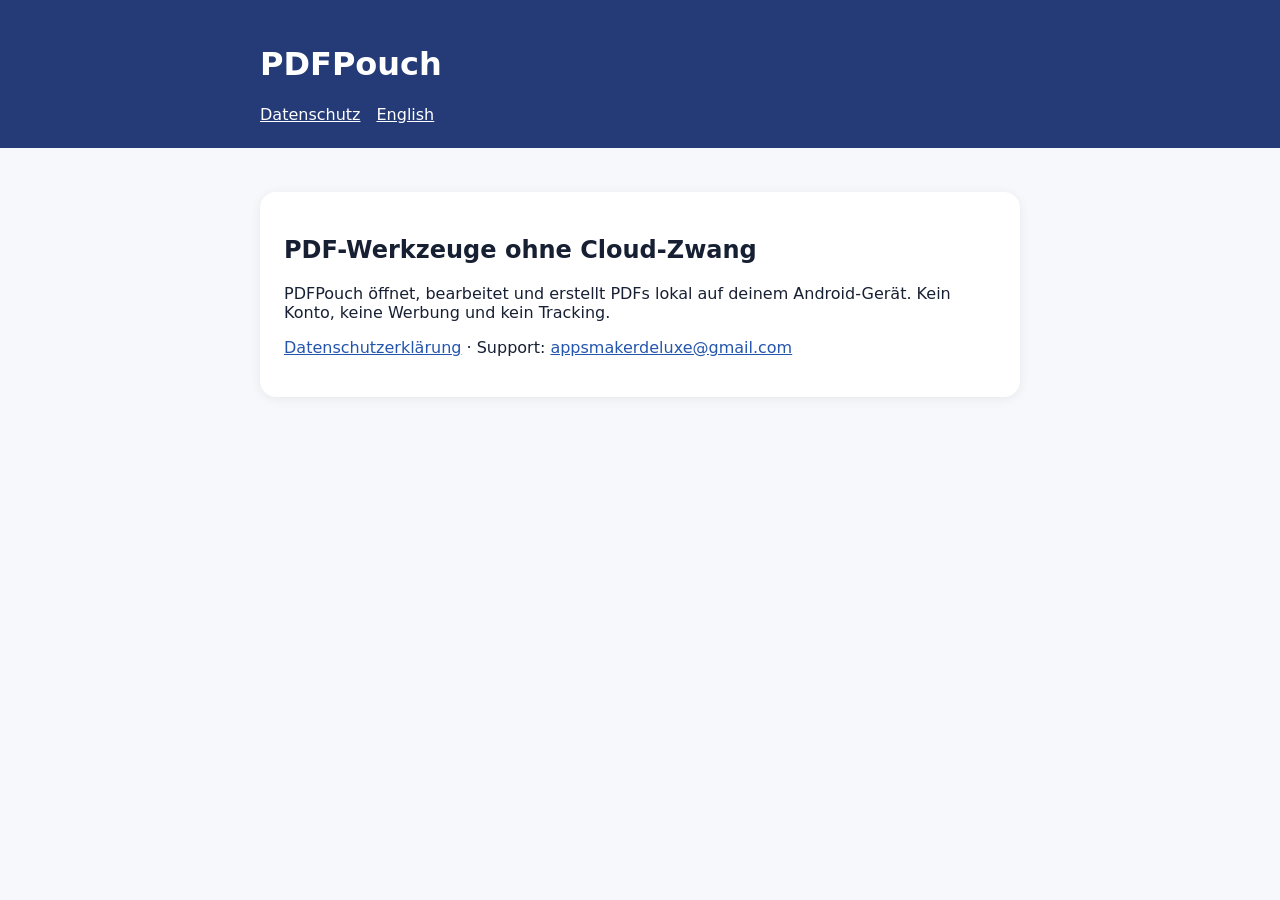
==== index.html @ 7e354220 "docs: publish PDFPouch privacy and support site" ====
<!doctype html><html lang="de"><head><meta charset="utf-8"><meta name="viewport" content="width=device-width,initial-scale=1"><title>PDFPouch – Datenschutz & Support</title><link rel="stylesheet" href="assets/site.css"></head><body><header><div class="wrap"><h1>PDFPouch</h1><nav><a href="privacy/">Datenschutz</a><a href="en/">English</a></nav></div></header><main class="wrap"><section class="card"><h2>PDF-Werkzeuge ohne Cloud-Zwang</h2><p>PDFPouch öffnet, bearbeitet und erstellt PDFs lokal auf deinem Android-Gerät. Kein Konto, keine Werbung und kein Tracking.</p><p><a href="privacy/">Datenschutzerklärung</a> · Support: <a href="mailto:appsmakerdeluxe@gmail.com">appsmakerdeluxe@gmail.com</a></p></section></main></body></html>
---- assets/site.css ----
:root{font-family:system-ui,sans-serif;color:#172033;background:#f7f8fc}body{margin:0}.wrap{max-width:760px;margin:auto;padding:24px}header{background:#243b78;color:white}a{color:#2455ad}.card{background:white;border-radius:16px;padding:24px;margin:20px 0;box-shadow:0 2px 12px #0001}nav a{color:white;margin-right:16px}.tag{color:#596779}
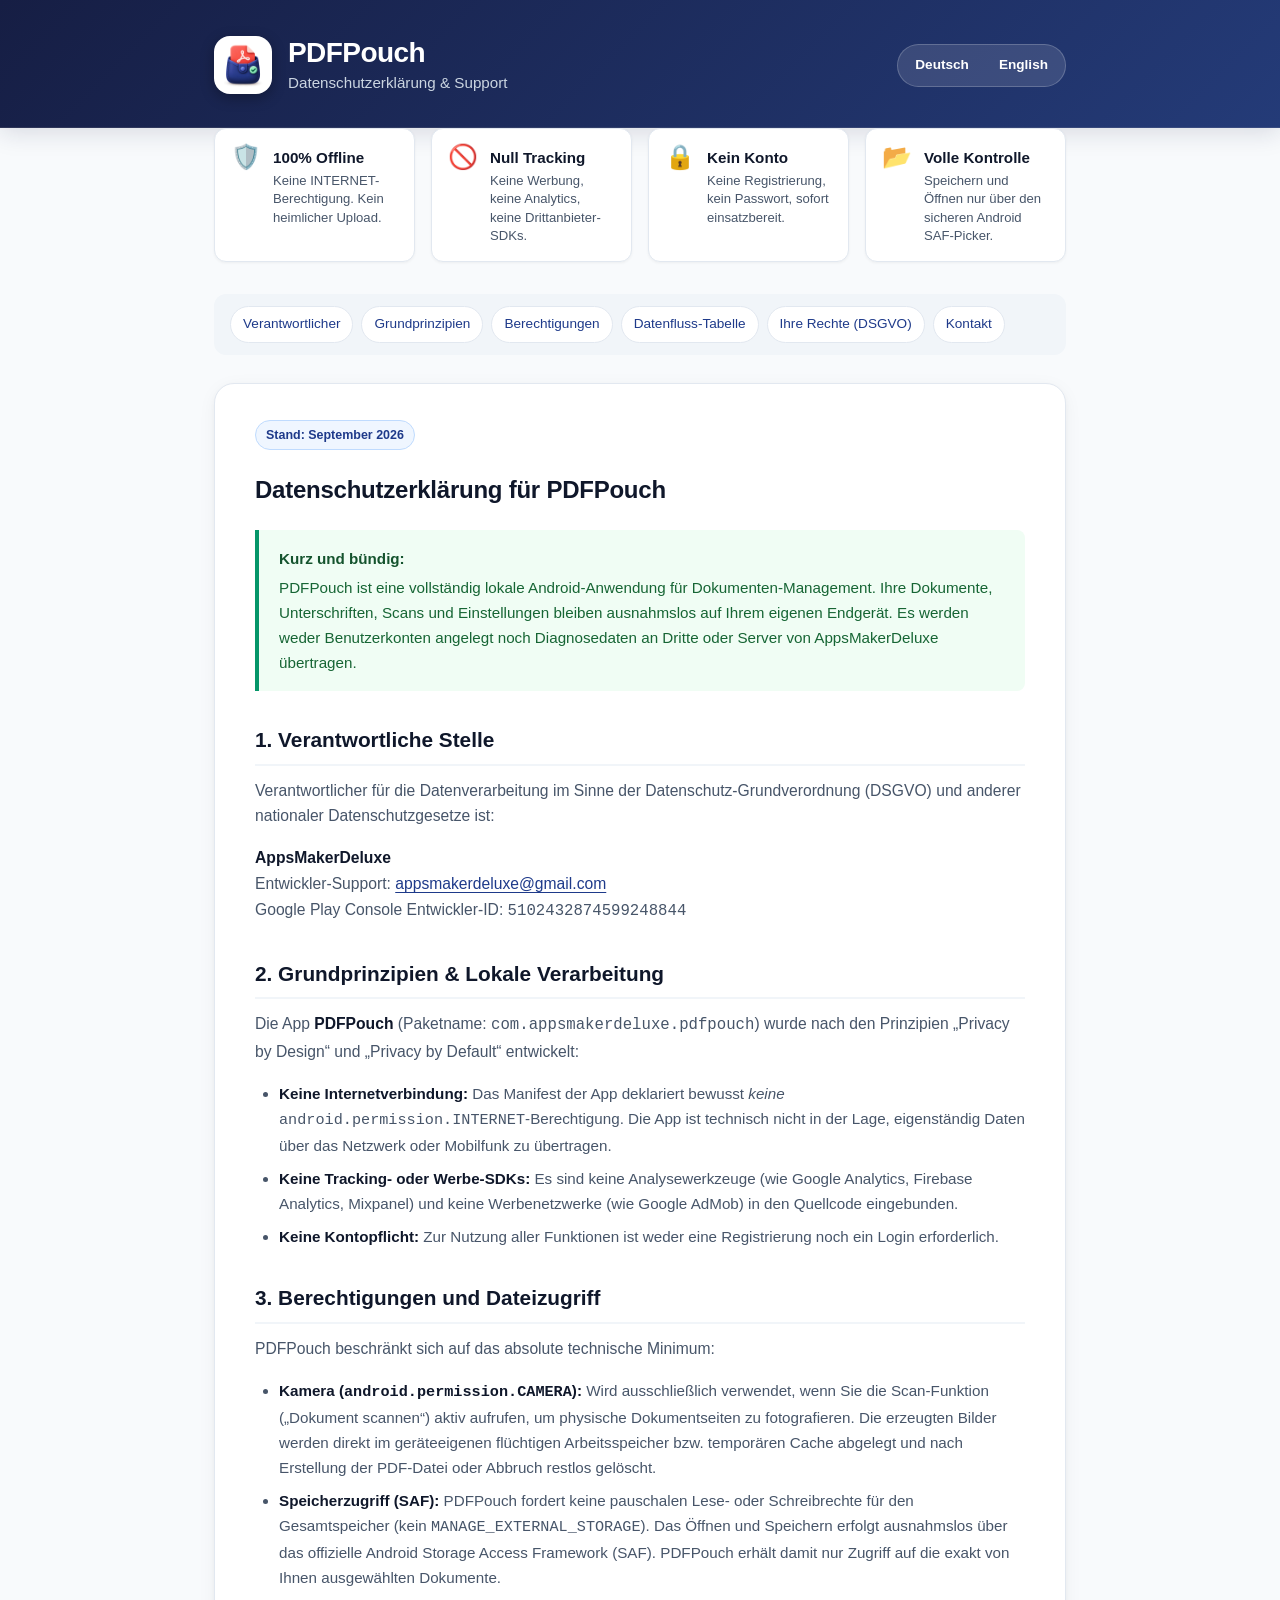
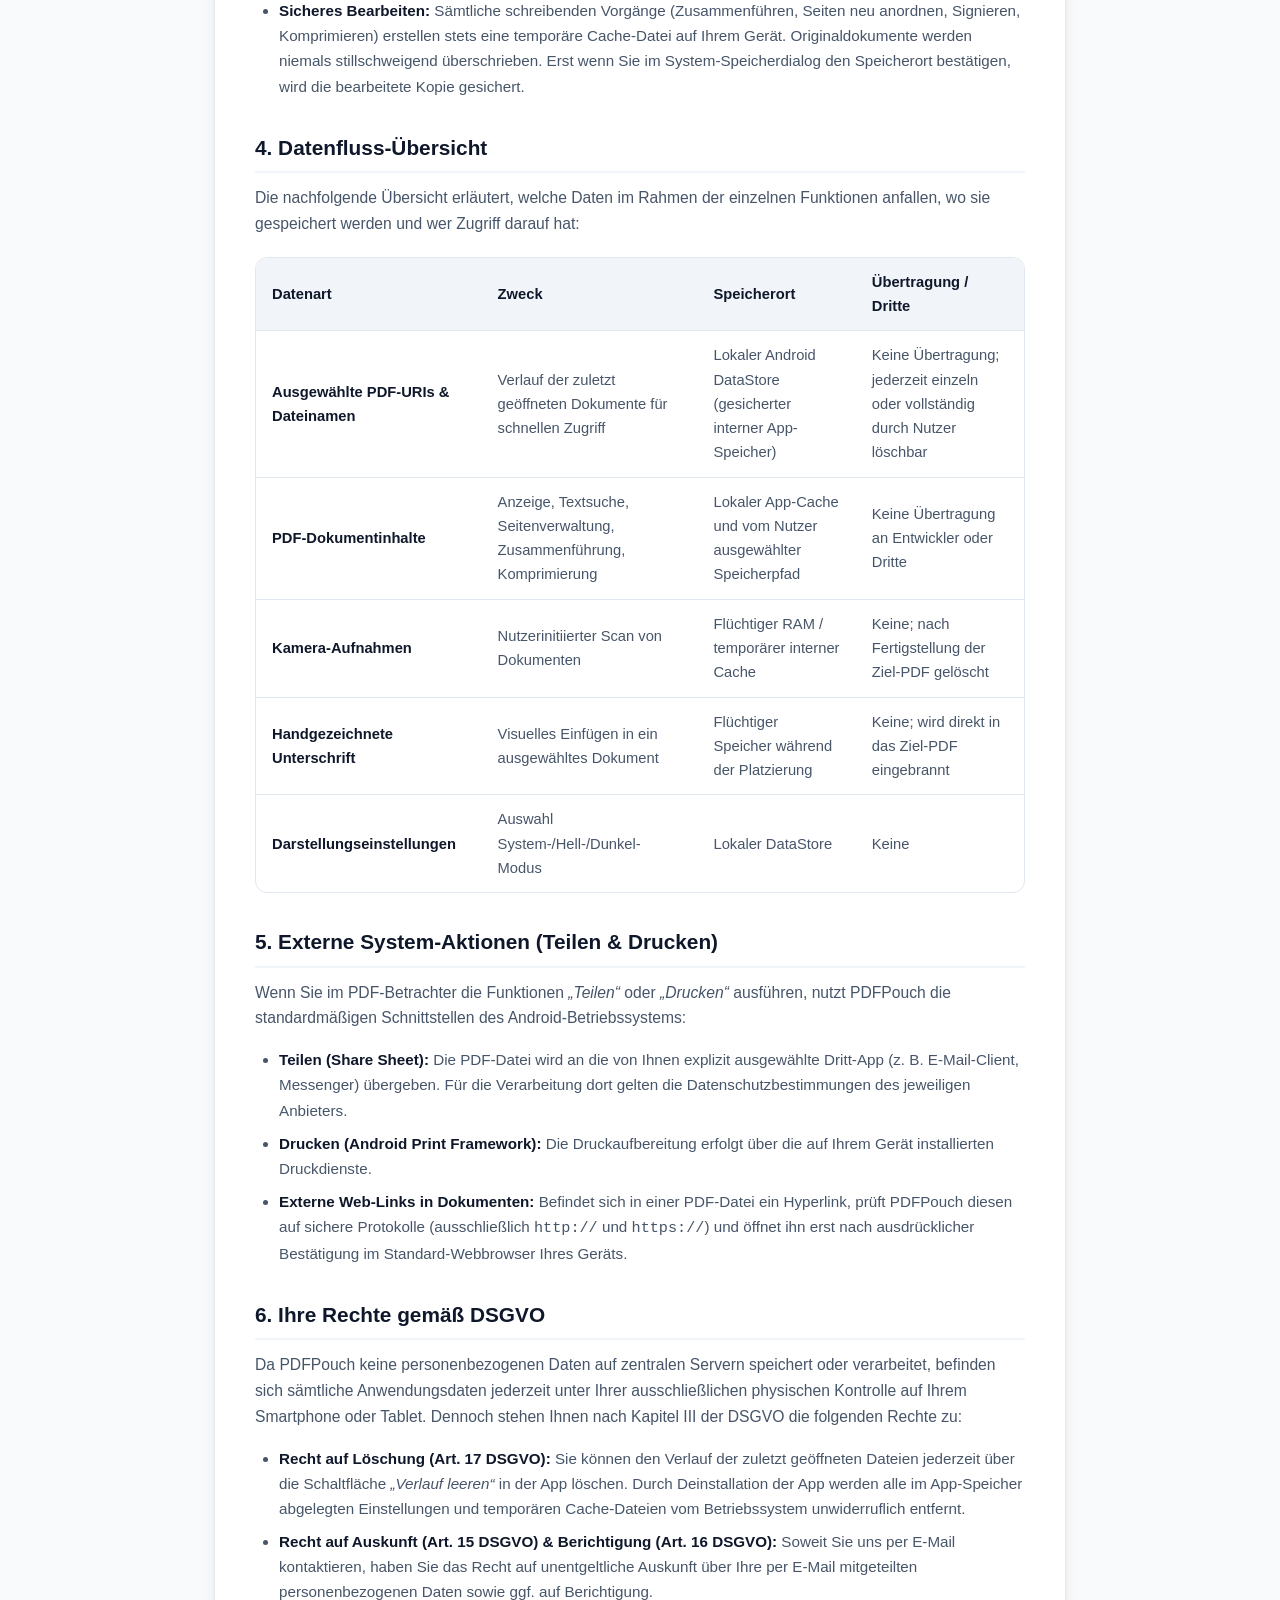
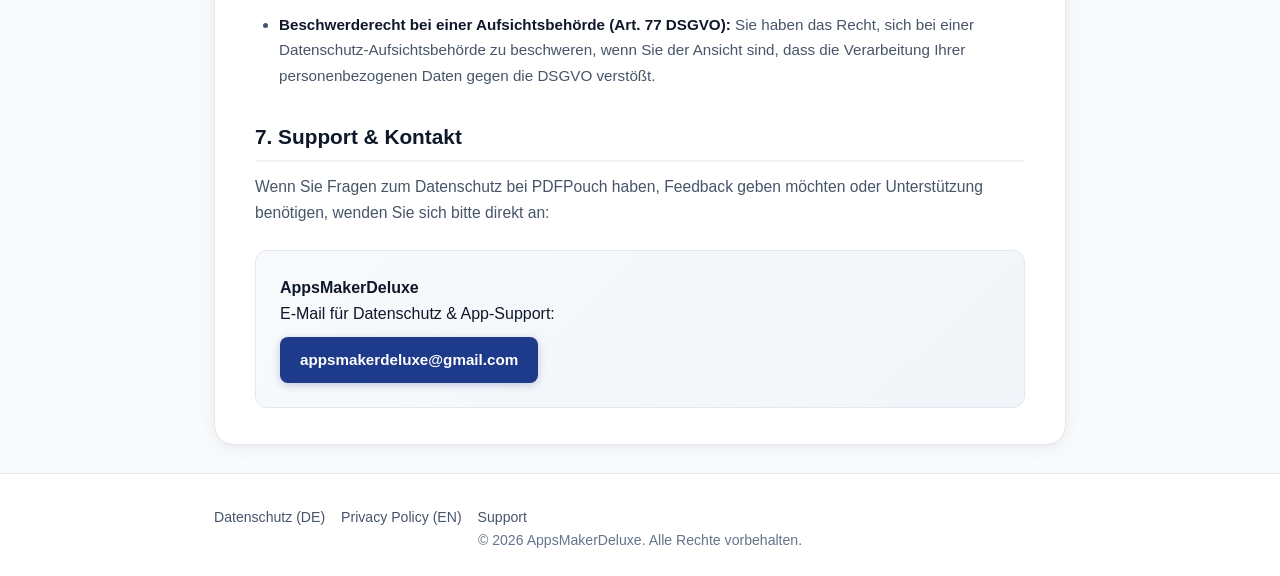
==== commit ca906f34: "feat: complete professional privacy policy overhaul with bilingual support and direct root presentat" ====
--- a/index.html
+++ b/index.html
@@ -1 +1,212 @@
-<!doctype html><html lang="de"><head><meta charset="utf-8"><meta name="viewport" content="width=device-width,initial-scale=1"><title>PDFPouch – Datenschutz & Support</title><link rel="stylesheet" href="assets/site.css"></head><body><header><div class="wrap"><h1>PDFPouch</h1><nav><a href="privacy/">Datenschutz</a><a href="en/">English</a></nav></div></header><main class="wrap"><section class="card"><h2>PDF-Werkzeuge ohne Cloud-Zwang</h2><p>PDFPouch öffnet, bearbeitet und erstellt PDFs lokal auf deinem Android-Gerät. Kein Konto, keine Werbung und kein Tracking.</p><p><a href="privacy/">Datenschutzerklärung</a> · Support: <a href="mailto:appsmakerdeluxe@gmail.com">appsmakerdeluxe@gmail.com</a></p></section></main></body></html>
+﻿<!doctype html>
+<html lang=de>
+<head>
+  <meta charset=utf-8>
+  <meta name=viewport content=width=device-width, initial-scale=1>
+  <title>PDFPouch – Datenschutzerklärung & Support</title>
+  <meta name=description content=Offizielle Datenschutzerklärung und Support-Informationen für die Android-App PDFPouch von AppsMakerDeluxe. 100% lokal, offline, werbefrei.>
+  <link rel=stylesheet href=assets/site.css>
+  <link rel=icon type=image/png href=assets/icon-512.png>
+</head>
+<body>
+
+<header>
+  <div class=wrap>
+    <div class=header-inner>
+      <div class=brand-wrap>
+        <img src=assets/icon-512.png alt=PDFPouch Icon class=brand-icon>
+        <div>
+          <div class=brand-title>PDFPouch</div>
+          <div class=brand-subtitle>Datenschutzerklärung &amp; Support</div>
+        </div>
+      </div>
+      <nav class=lang-switcher aria-label=Sprachauswahl>
+        <a href=index.html class=lang-btn active>Deutsch</a>
+        <a href=en/index.html class=lang-btn>English</a>
+      </nav>
+    </div>
+  </div>
+</header>
+
+<main class=wrap>
+
+  <!-- Trust Badges -->
+  <section class=trust-grid aria-label=Kernmerkmale zum Datenschutz>
+    <div class=trust-badge>
+      <div class=trust-icon>🛡️</div>
+      <div>
+        <div class=trust-title>100% Offline</div>
+        <div class=trust-desc>Keine INTERNET-Berechtigung. Kein heimlicher Upload.</div>
+      </div>
+    </div>
+    <div class=trust-badge>
+      <div class=trust-icon>🚫</div>
+      <div>
+        <div class=trust-title>Null Tracking</div>
+        <div class=trust-desc>Keine Werbung, keine Analytics, keine Drittanbieter-SDKs.</div>
+      </div>
+    </div>
+    <div class=trust-badge>
+      <div class=trust-icon>🔒</div>
+      <div>
+        <div class=trust-title>Kein Konto</div>
+        <div class=trust-desc>Keine Registrierung, kein Passwort, sofort einsatzbereit.</div>
+      </div>
+    </div>
+    <div class=trust-badge>
+      <div class=trust-icon>📂</div>
+      <div>
+        <div class=trust-title>Volle Kontrolle</div>
+        <div class=trust-desc>Speichern und Öffnen nur über den sicheren Android SAF-Picker.</div>
+      </div>
+    </div>
+  </section>
+
+  <!-- Quick Nav -->
+  <nav class=nav-pills aria-label=Abschnittsnavigation>
+    <a href=#verantwortlicher class=nav-pill>Verantwortlicher</a>
+    <a href=#grundprinzipien class=nav-pill>Grundprinzipien</a>
+    <a href=#berechtigungen class=nav-pill>Berechtigungen</a>
+    <a href=#datenfluss class=nav-pill>Datenfluss-Tabelle</a>
+    <a href=#dsgvo class=nav-pill>Ihre Rechte (DSGVO)</a>
+    <a href=#kontakt class=nav-pill>Kontakt</a>
+  </nav>
+
+  <!-- Main Privacy Policy Card -->
+  <article class=card>
+    <span class=tag-badge>Stand: September 2026</span>
+    <h1 class=card-title>Datenschutzerklärung für PDFPouch</h1>
+
+    <div class=info-box>
+      <div class=info-box-title>Kurz und bündig:</div>
+      PDFPouch ist eine vollständig lokale Android-Anwendung für Dokumenten-Management. Ihre Dokumente, Unterschriften, Scans und Einstellungen bleiben ausnahmslos auf Ihrem eigenen Endgerät. Es werden weder Benutzerkonten angelegt noch Diagnosedaten an Dritte oder Server von AppsMakerDeluxe übertragen.
+    </div>
+
+    <section id=verantwortlicher>
+      <h2>1. Verantwortliche Stelle</h2>
+      <p>Verantwortlicher für die Datenverarbeitung im Sinne der Datenschutz-Grundverordnung (DSGVO) und anderer nationaler Datenschutzgesetze ist:</p>
+      <p>
+        <strong>AppsMakerDeluxe</strong><br>
+        Entwickler-Support: <a href=mailto:appsmakerdeluxe@gmail.com>appsmakerdeluxe@gmail.com</a><br>
+        Google Play Console Entwickler-ID: <code>5102432874599248844</code>
+      </p>
+    </section>
+
+    <section id=grundprinzipien>
+      <h2>2. Grundprinzipien &amp; Lokale Verarbeitung</h2>
+      <p>Die App <strong>PDFPouch</strong> (Paketname: <code>com.appsmakerdeluxe.pdfpouch</code>) wurde nach den Prinzipien „Privacy by Design“ und „Privacy by Default“ entwickelt:</p>
+      <ul>
+        <li><strong>Keine Internetverbindung:</strong> Das Manifest der App deklariert bewusst <em>keine</em> <code>android.permission.INTERNET</code>-Berechtigung. Die App ist technisch nicht in der Lage, eigenständig Daten über das Netzwerk oder Mobilfunk zu übertragen.</li>
+        <li><strong>Keine Tracking- oder Werbe-SDKs:</strong> Es sind keine Analysewerkzeuge (wie Google Analytics, Firebase Analytics, Mixpanel) und keine Werbenetzwerke (wie Google AdMob) in den Quellcode eingebunden.</li>
+        <li><strong>Keine Kontopflicht:</strong> Zur Nutzung aller Funktionen ist weder eine Registrierung noch ein Login erforderlich.</li>
+      </ul>
+    </section>
+
+    <section id=berechtigungen>
+      <h2>3. Berechtigungen und Dateizugriff</h2>
+      <p>PDFPouch beschränkt sich auf das absolute technische Minimum:</p>
+      <ul>
+        <li><strong>Kamera (<code>android.permission.CAMERA</code>):</strong> Wird ausschließlich verwendet, wenn Sie die Scan-Funktion („Dokument scannen“) aktiv aufrufen, um physische Dokumentseiten zu fotografieren. Die erzeugten Bilder werden direkt im geräteeigenen flüchtigen Arbeitsspeicher bzw. temporären Cache abgelegt und nach Erstellung der PDF-Datei oder Abbruch restlos gelöscht.</li>
+        <li><strong>Speicherzugriff (SAF):</strong> PDFPouch fordert keine pauschalen Lese- oder Schreibrechte für den Gesamtspeicher (kein <code>MANAGE_EXTERNAL_STORAGE</code>). Das Öffnen und Speichern erfolgt ausnahmslos über das offizielle Android Storage Access Framework (SAF). PDFPouch erhält damit nur Zugriff auf die exakt von Ihnen ausgewählten Dokumente.</li>
+        <li><strong>Sicheres Bearbeiten:</strong> Sämtliche schreibenden Vorgänge (Zusammenführen, Seiten neu anordnen, Signieren, Komprimieren) erstellen stets eine temporäre Cache-Datei auf Ihrem Gerät. Originaldokumente werden niemals stillschweigend überschrieben. Erst wenn Sie im System-Speicherdialog den Speicherort bestätigen, wird die bearbeitete Kopie gesichert.</li>
+      </ul>
+    </section>
+
+    <section id=datenfluss>
+      <h2>4. Datenfluss-Übersicht</h2>
+      <p>Die nachfolgende Übersicht erläutert, welche Daten im Rahmen der einzelnen Funktionen anfallen, wo sie gespeichert werden und wer Zugriff darauf hat:</p>
+
+      <div class=table-wrap>
+        <table>
+          <thead>
+            <tr>
+              <th>Datenart</th>
+              <th>Zweck</th>
+              <th>Speicherort</th>
+              <th>Übertragung / Dritte</th>
+            </tr>
+          </thead>
+          <tbody>
+            <tr>
+              <td><strong>Ausgewählte PDF-URIs &amp; Dateinamen</strong></td>
+              <td>Verlauf der zuletzt geöffneten Dokumente für schnellen Zugriff</td>
+              <td>Lokaler Android DataStore (gesicherter interner App-Speicher)</td>
+              <td>Keine Übertragung; jederzeit einzeln oder vollständig durch Nutzer löschbar</td>
+            </tr>
+            <tr>
+              <td><strong>PDF-Dokumentinhalte</strong></td>
+              <td>Anzeige, Textsuche, Seitenverwaltung, Zusammenführung, Komprimierung</td>
+              <td>Lokaler App-Cache und vom Nutzer ausgewählter Speicherpfad</td>
+              <td>Keine Übertragung an Entwickler oder Dritte</td>
+            </tr>
+            <tr>
+              <td><strong>Kamera-Aufnahmen</strong></td>
+              <td>Nutzerinitiierter Scan von Dokumenten</td>
+              <td>Flüchtiger RAM / temporärer interner Cache</td>
+              <td>Keine; nach Fertigstellung der Ziel-PDF gelöscht</td>
+            </tr>
+            <tr>
+              <td><strong>Handgezeichnete Unterschrift</strong></td>
+              <td>Visuelles Einfügen in ein ausgewähltes Dokument</td>
+              <td>Flüchtiger Speicher während der Platzierung</td>
+              <td>Keine; wird direkt in das Ziel-PDF eingebrannt</td>
+            </tr>
+            <tr>
+              <td><strong>Darstellungseinstellungen</strong></td>
+              <td>Auswahl System-/Hell-/Dunkel-Modus</td>
+              <td>Lokaler DataStore</td>
+              <td>Keine</td>
+            </tr>
+          </tbody>
+        </table>
+      </div>
+    </section>
+
+    <section id=externe-funktionen>
+      <h2>5. Externe System-Aktionen (Teilen &amp; Drucken)</h2>
+      <p>
+        Wenn Sie im PDF-Betrachter die Funktionen <em>„Teilen“</em> oder <em>„Drucken“</em> ausführen, nutzt PDFPouch die standardmäßigen Schnittstellen des Android-Betriebssystems:
+      </p>
+      <ul>
+        <li><strong>Teilen (Share Sheet):</strong> Die PDF-Datei wird an die von Ihnen explizit ausgewählte Dritt-App (z. B. E-Mail-Client, Messenger) übergeben. Für die Verarbeitung dort gelten die Datenschutzbestimmungen des jeweiligen Anbieters.</li>
+        <li><strong>Drucken (Android Print Framework):</strong> Die Druckaufbereitung erfolgt über die auf Ihrem Gerät installierten Druckdienste.</li>
+        <li><strong>Externe Web-Links in Dokumenten:</strong> Befindet sich in einer PDF-Datei ein Hyperlink, prüft PDFPouch diesen auf sichere Protokolle (ausschließlich <code>http://</code> und <code>https://</code>) und öffnet ihn erst nach ausdrücklicher Bestätigung im Standard-Webbrowser Ihres Geräts.</li>
+      </ul>
+    </section>
+
+    <section id=dsgvo>
+      <h2>6. Ihre Rechte gemäß DSGVO</h2>
+      <p>Da PDFPouch keine personenbezogenen Daten auf zentralen Servern speichert oder verarbeitet, befinden sich sämtliche Anwendungsdaten jederzeit unter Ihrer ausschließlichen physischen Kontrolle auf Ihrem Smartphone oder Tablet. Dennoch stehen Ihnen nach Kapitel III der DSGVO die folgenden Rechte zu:</p>
+      <ul>
+        <li><strong>Recht auf Löschung (Art. 17 DSGVO):</strong> Sie können den Verlauf der zuletzt geöffneten Dateien jederzeit über die Schaltfläche <em>„Verlauf leeren“</em> in der App löschen. Durch Deinstallation der App werden alle im App-Speicher abgelegten Einstellungen und temporären Cache-Dateien vom Betriebssystem unwiderruflich entfernt.</li>
+        <li><strong>Recht auf Auskunft (Art. 15 DSGVO) &amp; Berichtigung (Art. 16 DSGVO):</strong> Soweit Sie uns per E-Mail kontaktieren, haben Sie das Recht auf unentgeltliche Auskunft über Ihre per E-Mail mitgeteilten personenbezogenen Daten sowie ggf. auf Berichtigung.</li>
+        <li><strong>Beschwerderecht bei einer Aufsichtsbehörde (Art. 77 DSGVO):</strong> Sie haben das Recht, sich bei einer Datenschutz-Aufsichtsbehörde zu beschweren, wenn Sie der Ansicht sind, dass die Verarbeitung Ihrer personenbezogenen Daten gegen die DSGVO verstößt.</li>
+      </ul>
+    </section>
+
+    <section id=kontakt>
+      <h2>7. Support &amp; Kontakt</h2>
+      <p>Wenn Sie Fragen zum Datenschutz bei PDFPouch haben, Feedback geben möchten oder Unterstützung benötigen, wenden Sie sich bitte direkt an:</p>
+      <div class=contact-box>
+        <strong>AppsMakerDeluxe</strong><br>
+        E-Mail für Datenschutz &amp; App-Support:<br>
+        <a href=mailto:appsmakerdeluxe@gmail.com class=contact-email>appsmakerdeluxe@gmail.com</a>
+      </div>
+    </section>
+  </article>
+
+</main>
+
+<footer>
+  <div class=wrap footer-inner>
+    <div class=footer-links>
+      <a href=index.html>Datenschutz (DE)</a>
+      <a href=en/index.html>Privacy Policy (EN)</a>
+      <a href=mailto:appsmakerdeluxe@gmail.com>Support</a>
+    </div>
+    <div>&copy; 2026 AppsMakerDeluxe. Alle Rechte vorbehalten.</div>
+  </div>
+</footer>
+
+</body>
+</html>
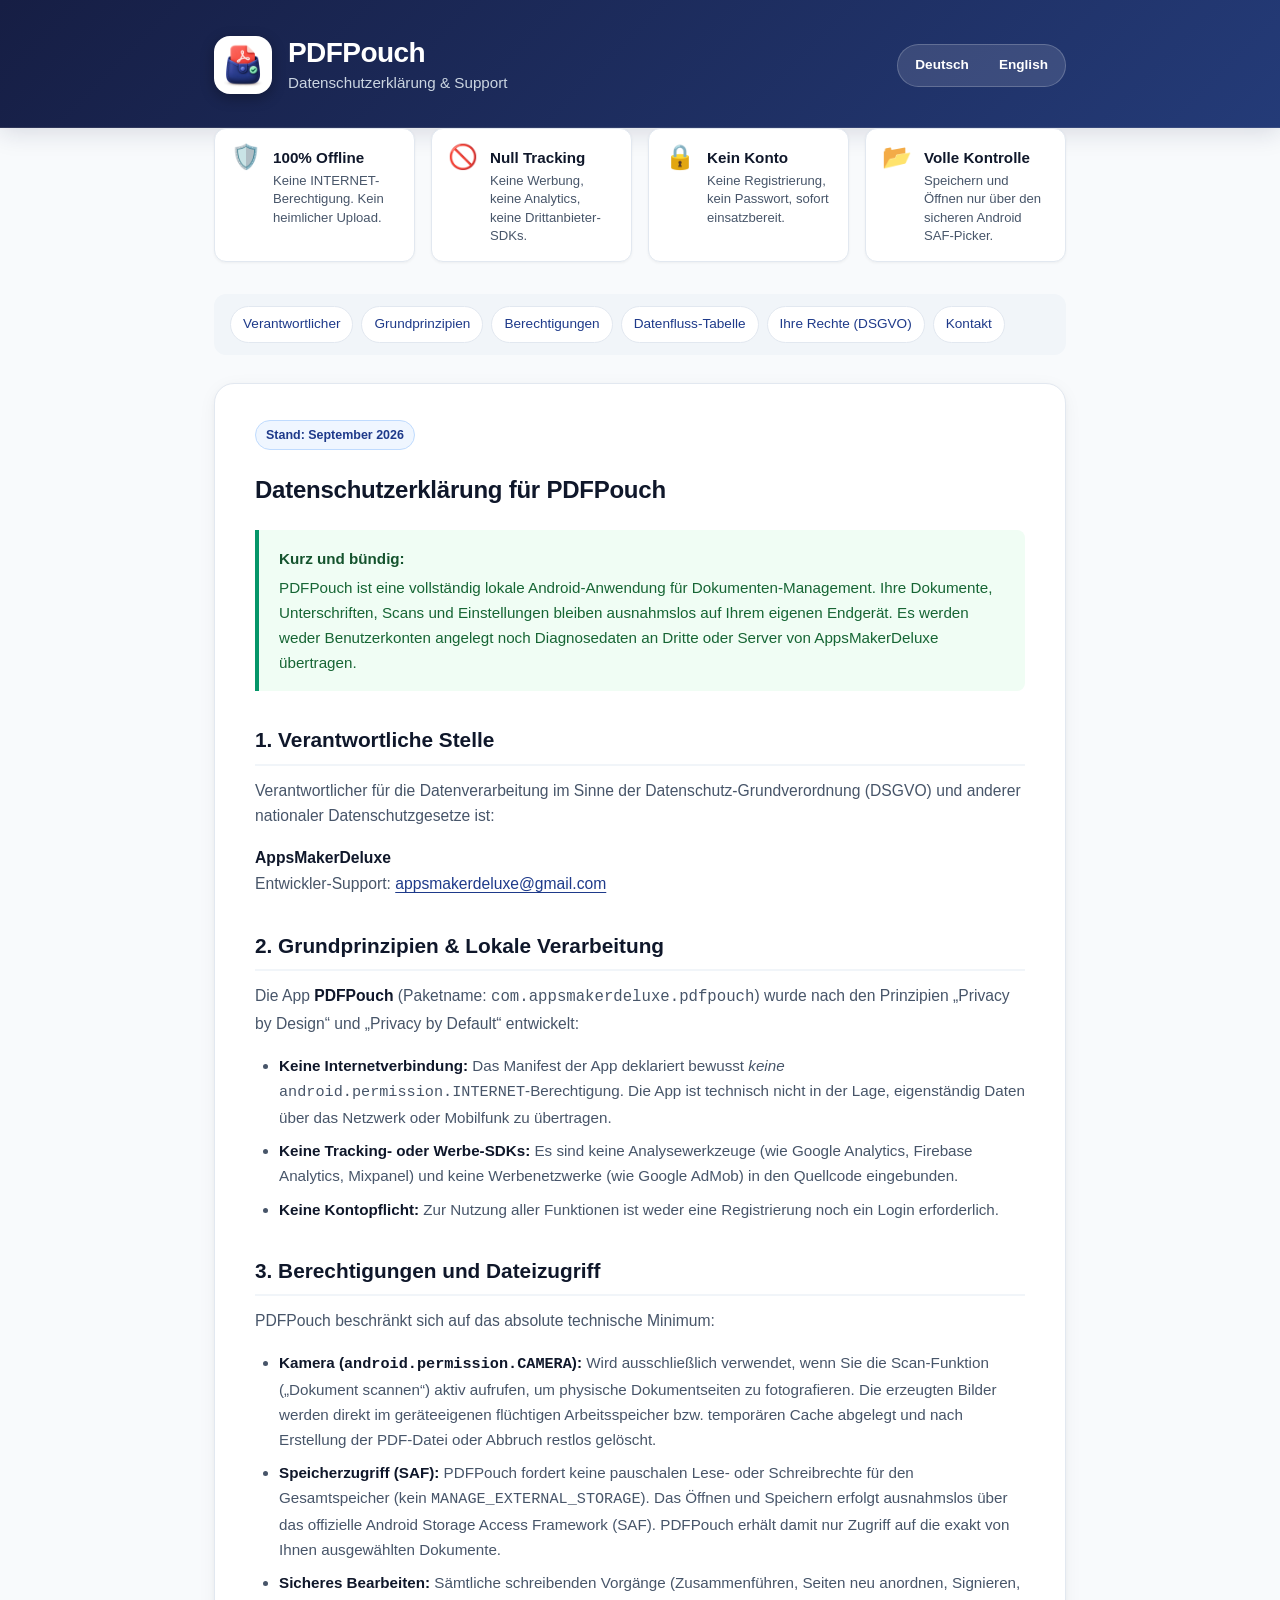
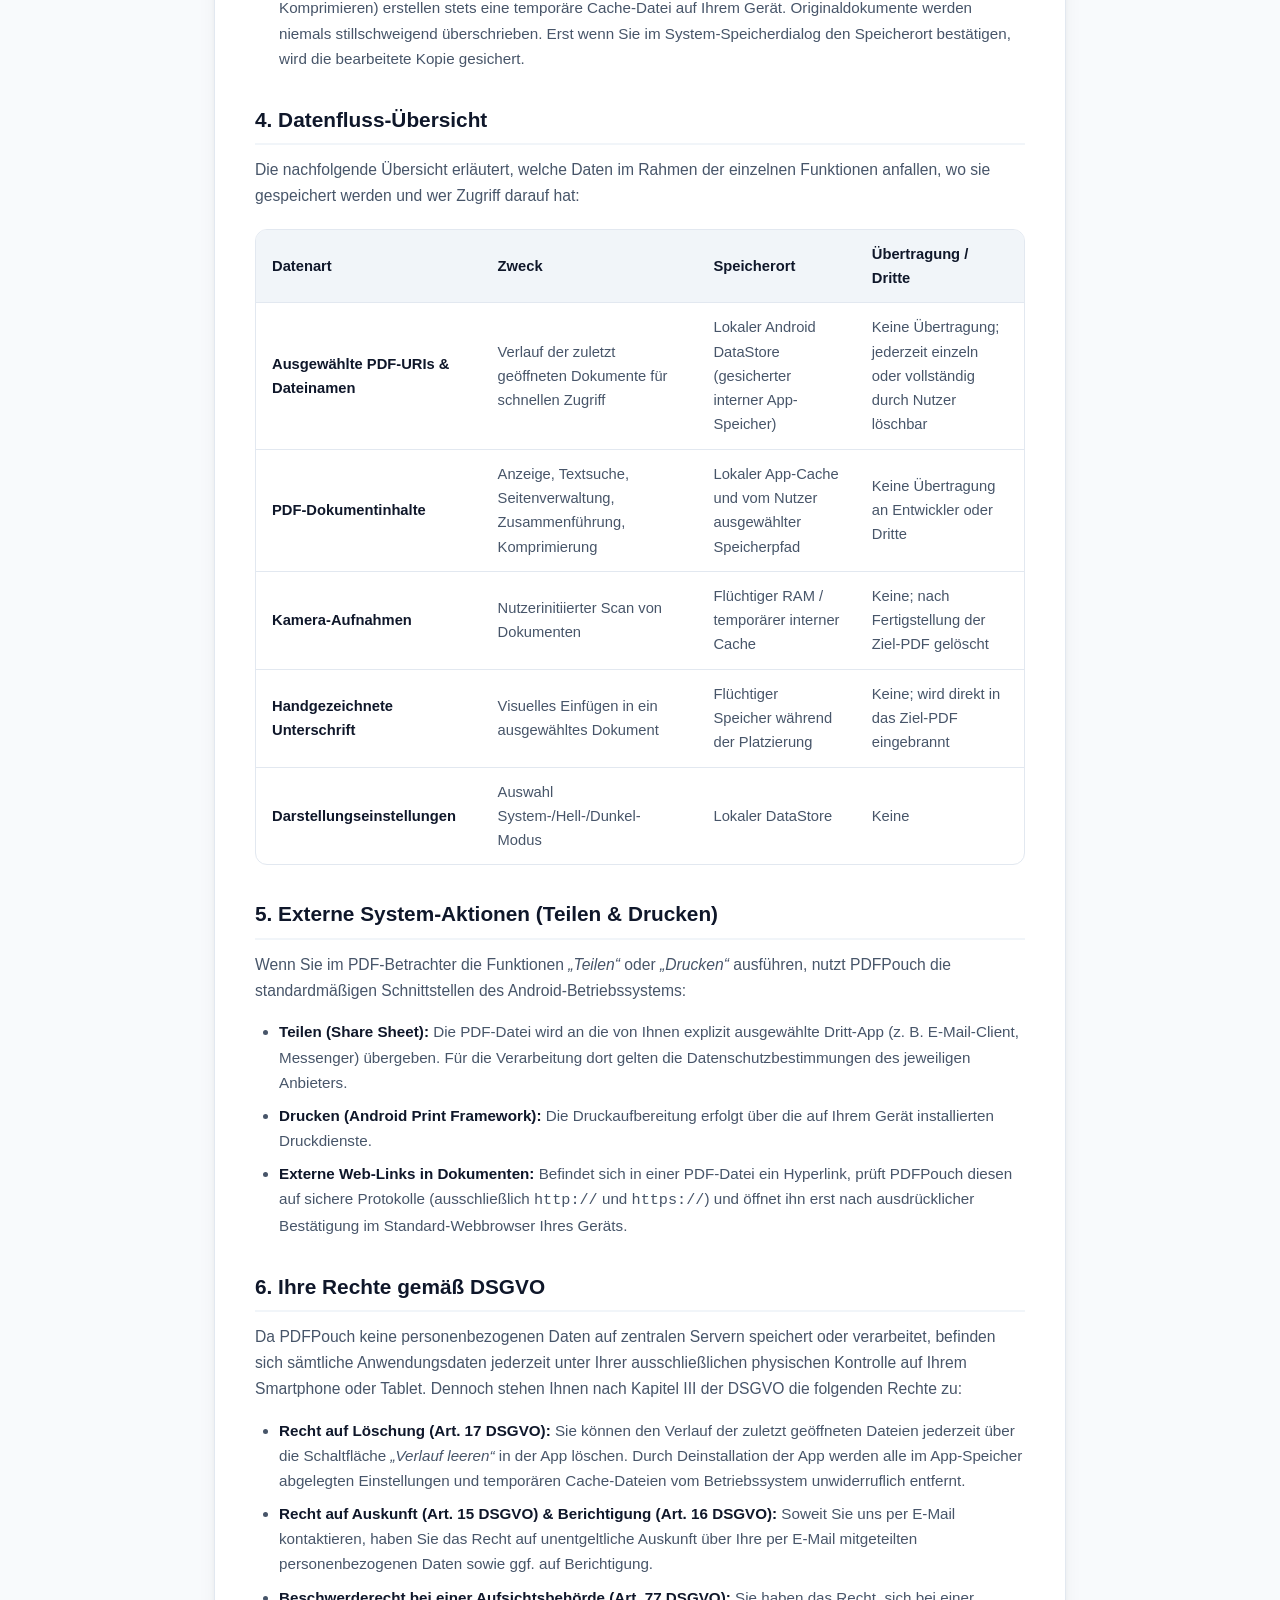
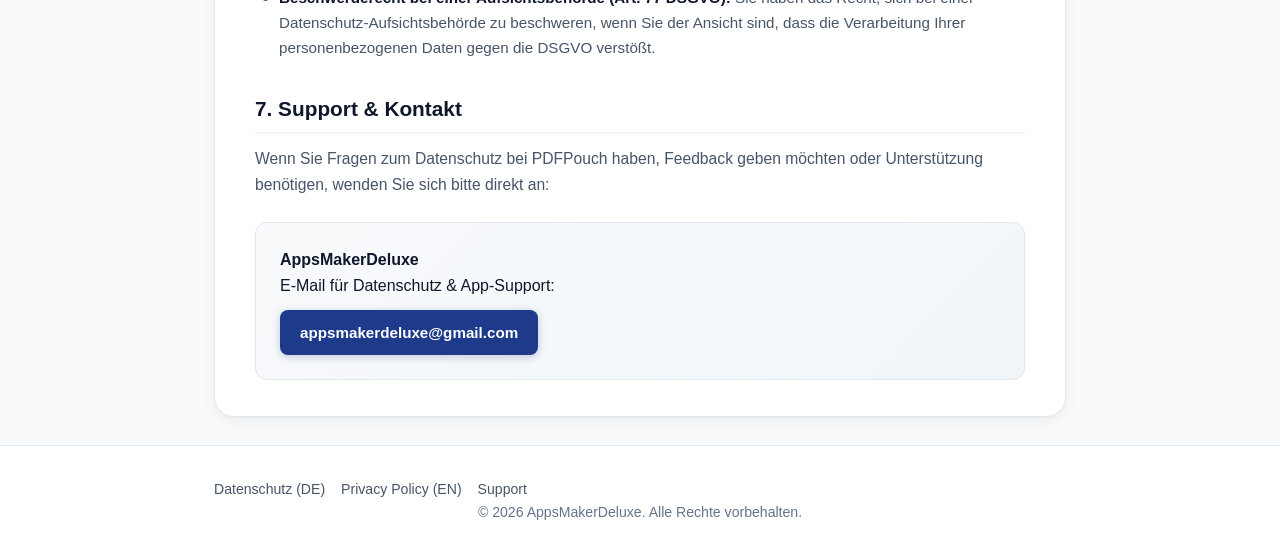
==== commit ff6f17b9: "chore: remove Play Console developer ID from privacy pages" ====
--- a/index.html
+++ b/index.html
@@ -1,4 +1,4 @@
-﻿<!doctype html>
+<!doctype html>
 <html lang=de>
 <head>
   <meta charset=utf-8>
@@ -87,8 +87,7 @@
       <p>Verantwortlicher für die Datenverarbeitung im Sinne der Datenschutz-Grundverordnung (DSGVO) und anderer nationaler Datenschutzgesetze ist:</p>
       <p>
         <strong>AppsMakerDeluxe</strong><br>
-        Entwickler-Support: <a href=mailto:appsmakerdeluxe@gmail.com>appsmakerdeluxe@gmail.com</a><br>
-        Google Play Console Entwickler-ID: <code>5102432874599248844</code>
+        Entwickler-Support: <a href="mailto:appsmakerdeluxe@gmail.com">appsmakerdeluxe@gmail.com</a>
       </p>
     </section>
 
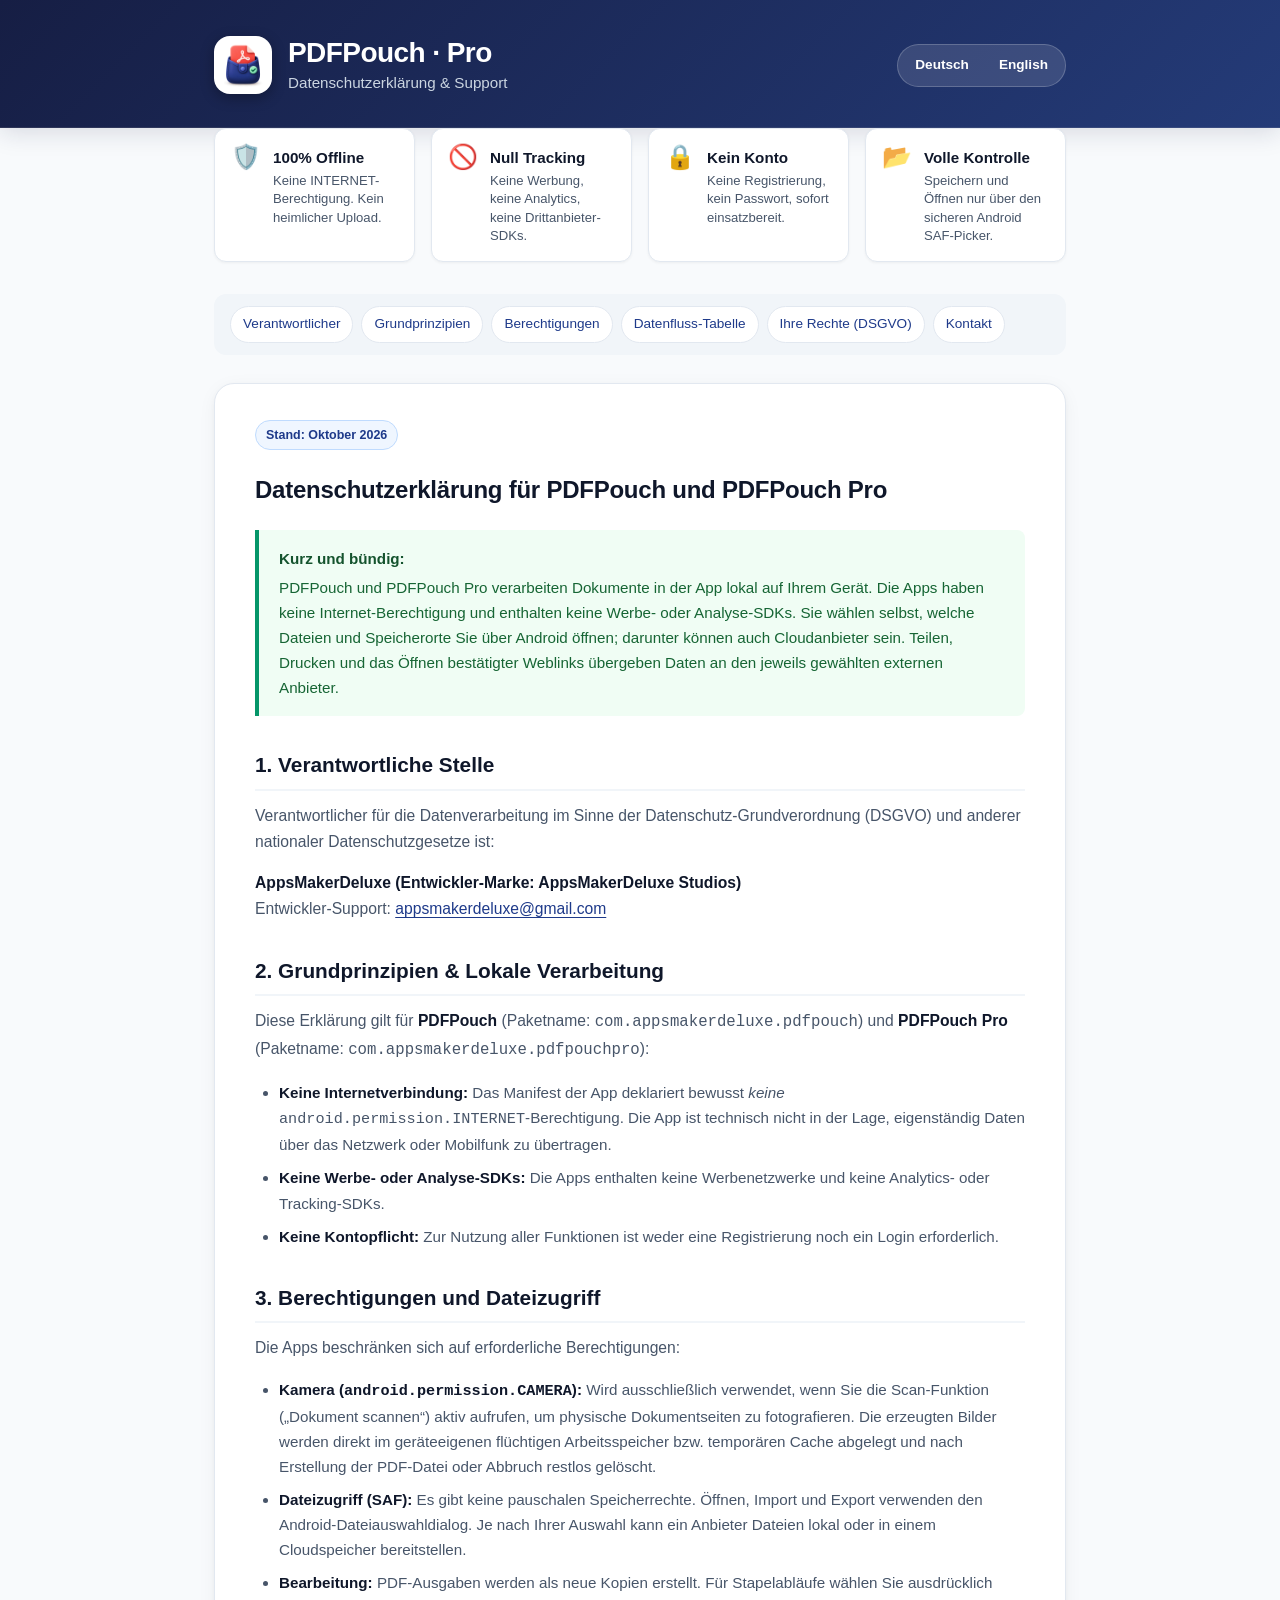
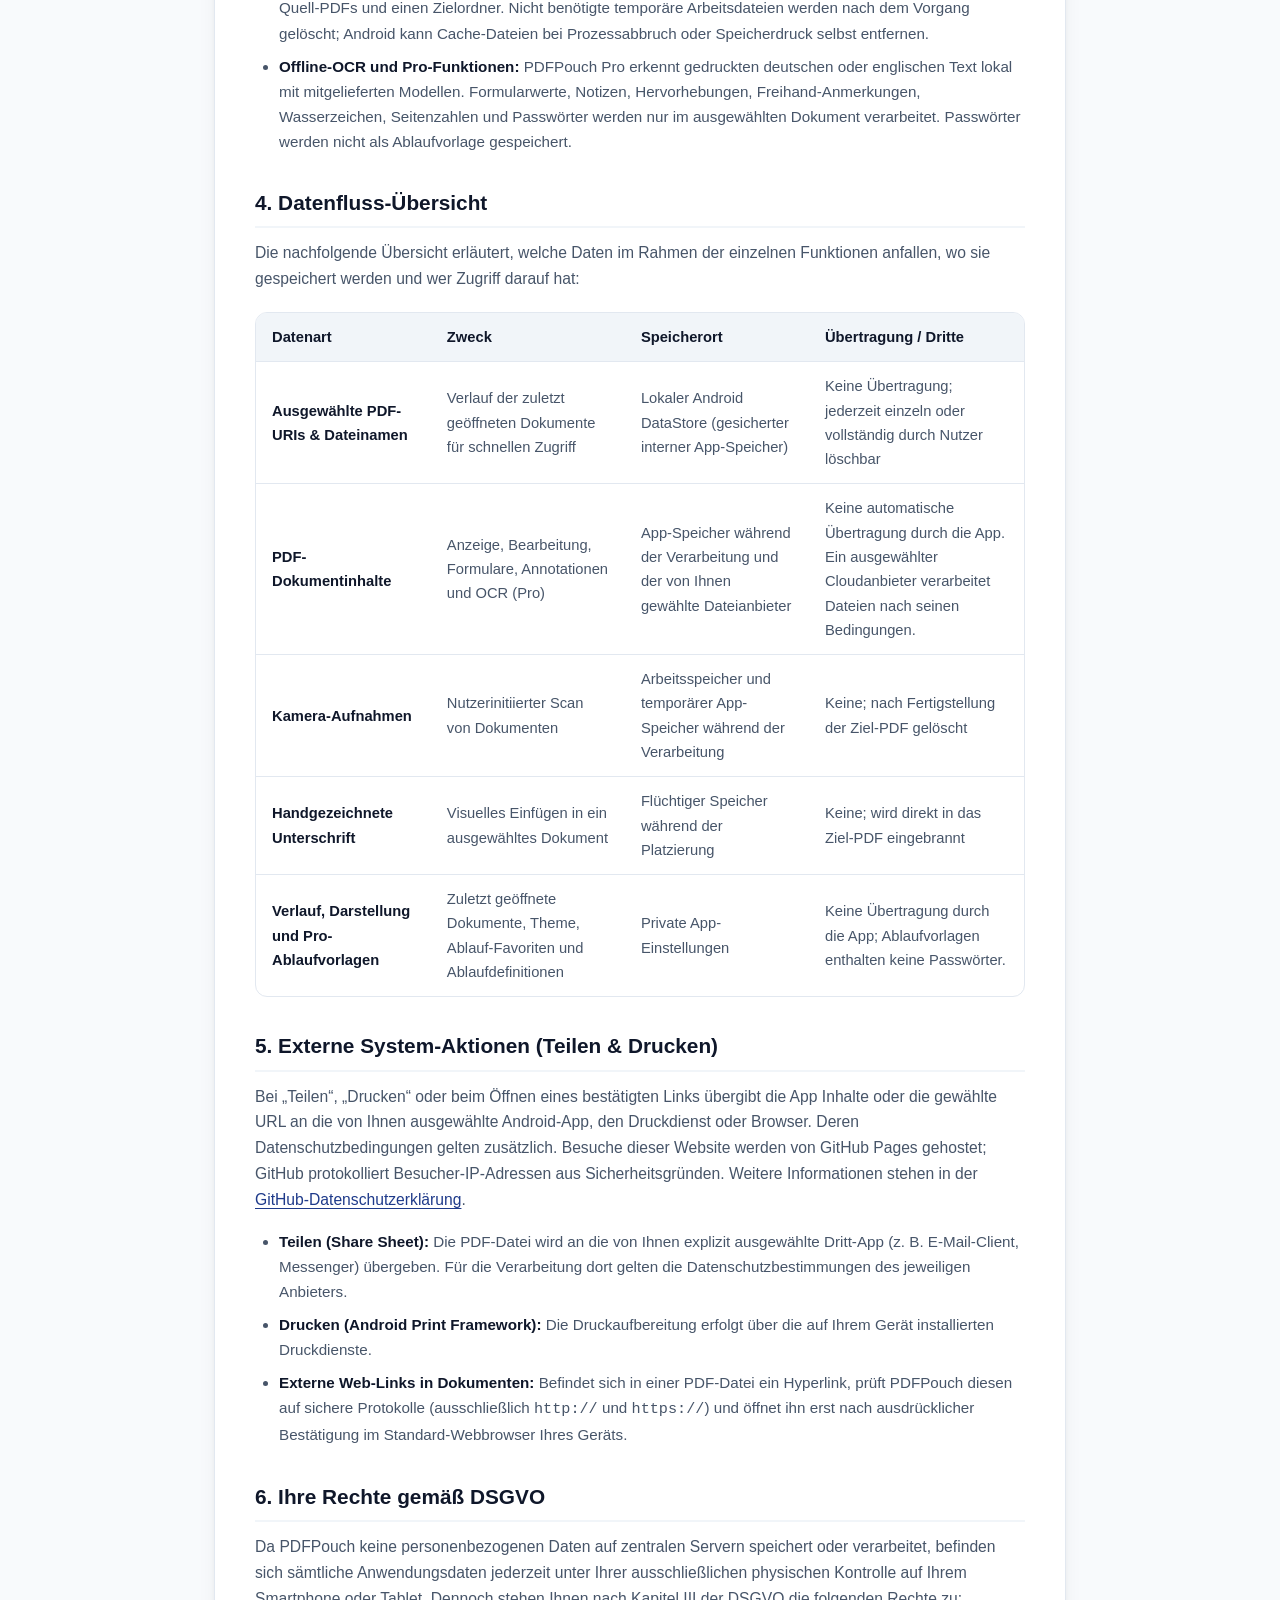
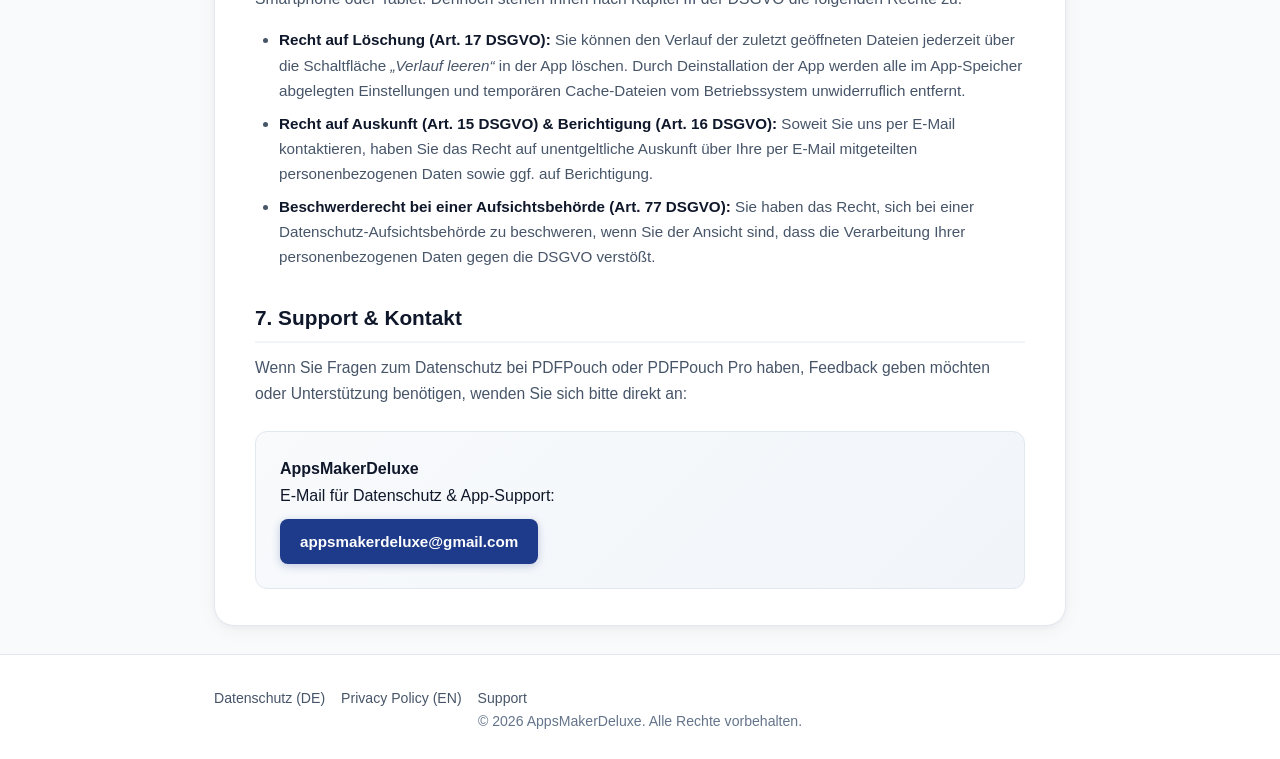
==== commit 19daa3d3: "docs: extend privacy policy to PDFPouch Pro" ====
--- a/index.html
+++ b/index.html
@@ -3,8 +3,8 @@
 <head>
   <meta charset=utf-8>
   <meta name=viewport content=width=device-width, initial-scale=1>
-  <title>PDFPouch – Datenschutzerklärung & Support</title>
-  <meta name=description content=Offizielle Datenschutzerklärung und Support-Informationen für die Android-App PDFPouch von AppsMakerDeluxe. 100% lokal, offline, werbefrei.>
+  <title>PDFPouch & PDFPouch Pro – Datenschutz & Support</title>
+  <meta name=description content=Datenschutz- und Supportinformationen für PDFPouch und PDFPouch Pro für Android. Dokumente werden auf dem Gerät verarbeitet; externe Speicherorte und Systemaktionen werden vom Nutzer gewählt.>
   <link rel=stylesheet href=assets/site.css>
   <link rel=icon type=image/png href=assets/icon-512.png>
 </head>
@@ -16,7 +16,7 @@
       <div class=brand-wrap>
         <img src=assets/icon-512.png alt=PDFPouch Icon class=brand-icon>
         <div>
-          <div class=brand-title>PDFPouch</div>
+          <div class=brand-title>PDFPouch · Pro</div>
           <div class=brand-subtitle>Datenschutzerklärung &amp; Support</div>
         </div>
       </div>
@@ -74,40 +74,41 @@
 
   <!-- Main Privacy Policy Card -->
   <article class=card>
-    <span class=tag-badge>Stand: September 2026</span>
-    <h1 class=card-title>Datenschutzerklärung für PDFPouch</h1>
+    <span class=tag-badge>Stand: Oktober 2026</span>
+    <h1 class=card-title>Datenschutzerklärung für PDFPouch und PDFPouch Pro</h1>
 
     <div class=info-box>
       <div class=info-box-title>Kurz und bündig:</div>
-      PDFPouch ist eine vollständig lokale Android-Anwendung für Dokumenten-Management. Ihre Dokumente, Unterschriften, Scans und Einstellungen bleiben ausnahmslos auf Ihrem eigenen Endgerät. Es werden weder Benutzerkonten angelegt noch Diagnosedaten an Dritte oder Server von AppsMakerDeluxe übertragen.
+      PDFPouch und PDFPouch Pro verarbeiten Dokumente in der App lokal auf Ihrem Gerät. Die Apps haben keine Internet-Berechtigung und enthalten keine Werbe- oder Analyse-SDKs. Sie wählen selbst, welche Dateien und Speicherorte Sie über Android öffnen; darunter können auch Cloudanbieter sein. Teilen, Drucken und das Öffnen bestätigter Weblinks übergeben Daten an den jeweils gewählten externen Anbieter.
     </div>
 
     <section id=verantwortlicher>
       <h2>1. Verantwortliche Stelle</h2>
       <p>Verantwortlicher für die Datenverarbeitung im Sinne der Datenschutz-Grundverordnung (DSGVO) und anderer nationaler Datenschutzgesetze ist:</p>
       <p>
-        <strong>AppsMakerDeluxe</strong><br>
+        <strong>AppsMakerDeluxe (Entwickler-Marke: AppsMakerDeluxe Studios)</strong><br>
         Entwickler-Support: <a href="mailto:appsmakerdeluxe@gmail.com">appsmakerdeluxe@gmail.com</a>
       </p>
     </section>
 
     <section id=grundprinzipien>
       <h2>2. Grundprinzipien &amp; Lokale Verarbeitung</h2>
-      <p>Die App <strong>PDFPouch</strong> (Paketname: <code>com.appsmakerdeluxe.pdfpouch</code>) wurde nach den Prinzipien „Privacy by Design“ und „Privacy by Default“ entwickelt:</p>
+      <p>Diese Erklärung gilt für <strong>PDFPouch</strong> (Paketname: <code>com.appsmakerdeluxe.pdfpouch</code>) und <strong>PDFPouch Pro</strong> (Paketname: <code>com.appsmakerdeluxe.pdfpouchpro</code>):</p>
       <ul>
         <li><strong>Keine Internetverbindung:</strong> Das Manifest der App deklariert bewusst <em>keine</em> <code>android.permission.INTERNET</code>-Berechtigung. Die App ist technisch nicht in der Lage, eigenständig Daten über das Netzwerk oder Mobilfunk zu übertragen.</li>
-        <li><strong>Keine Tracking- oder Werbe-SDKs:</strong> Es sind keine Analysewerkzeuge (wie Google Analytics, Firebase Analytics, Mixpanel) und keine Werbenetzwerke (wie Google AdMob) in den Quellcode eingebunden.</li>
+        <li><strong>Keine Werbe- oder Analyse-SDKs:</strong> Die Apps enthalten keine Werbenetzwerke und keine Analytics- oder Tracking-SDKs.</li>
         <li><strong>Keine Kontopflicht:</strong> Zur Nutzung aller Funktionen ist weder eine Registrierung noch ein Login erforderlich.</li>
       </ul>
     </section>
 
     <section id=berechtigungen>
       <h2>3. Berechtigungen und Dateizugriff</h2>
-      <p>PDFPouch beschränkt sich auf das absolute technische Minimum:</p>
+      <p>Die Apps beschränken sich auf erforderliche Berechtigungen:</p>
       <ul>
         <li><strong>Kamera (<code>android.permission.CAMERA</code>):</strong> Wird ausschließlich verwendet, wenn Sie die Scan-Funktion („Dokument scannen“) aktiv aufrufen, um physische Dokumentseiten zu fotografieren. Die erzeugten Bilder werden direkt im geräteeigenen flüchtigen Arbeitsspeicher bzw. temporären Cache abgelegt und nach Erstellung der PDF-Datei oder Abbruch restlos gelöscht.</li>
-        <li><strong>Speicherzugriff (SAF):</strong> PDFPouch fordert keine pauschalen Lese- oder Schreibrechte für den Gesamtspeicher (kein <code>MANAGE_EXTERNAL_STORAGE</code>). Das Öffnen und Speichern erfolgt ausnahmslos über das offizielle Android Storage Access Framework (SAF). PDFPouch erhält damit nur Zugriff auf die exakt von Ihnen ausgewählten Dokumente.</li>
-        <li><strong>Sicheres Bearbeiten:</strong> Sämtliche schreibenden Vorgänge (Zusammenführen, Seiten neu anordnen, Signieren, Komprimieren) erstellen stets eine temporäre Cache-Datei auf Ihrem Gerät. Originaldokumente werden niemals stillschweigend überschrieben. Erst wenn Sie im System-Speicherdialog den Speicherort bestätigen, wird die bearbeitete Kopie gesichert.</li>
+        <li><strong>Dateizugriff (SAF):</strong> Es gibt keine pauschalen Speicherrechte. Öffnen, Import und Export verwenden den Android-Dateiauswahldialog. Je nach Ihrer Auswahl kann ein Anbieter Dateien lokal oder in einem Cloudspeicher bereitstellen.</li>
+        <li><strong>Bearbeitung:</strong> PDF-Ausgaben werden als neue Kopien erstellt. Für Stapelabläufe wählen Sie ausdrücklich Quell-PDFs und einen Zielordner. Nicht benötigte temporäre Arbeitsdateien werden nach dem Vorgang gelöscht; Android kann Cache-Dateien bei Prozessabbruch oder Speicherdruck selbst entfernen.</li>
+        <li><strong>Offline-OCR und Pro-Funktionen:</strong> PDFPouch Pro erkennt gedruckten deutschen oder englischen Text lokal mit mitgelieferten Modellen. Formularwerte, Notizen, Hervorhebungen, Freihand-Anmerkungen, Wasserzeichen, Seitenzahlen und Passwörter werden nur im ausgewählten Dokument verarbeitet. Passwörter werden nicht als Ablaufvorlage gespeichert.</li>
       </ul>
     </section>
 
@@ -134,14 +135,14 @@
             </tr>
             <tr>
               <td><strong>PDF-Dokumentinhalte</strong></td>
-              <td>Anzeige, Textsuche, Seitenverwaltung, Zusammenführung, Komprimierung</td>
-              <td>Lokaler App-Cache und vom Nutzer ausgewählter Speicherpfad</td>
-              <td>Keine Übertragung an Entwickler oder Dritte</td>
+              <td>Anzeige, Bearbeitung, Formulare, Annotationen und OCR (Pro)</td>
+              <td>App-Speicher während der Verarbeitung und der von Ihnen gewählte Dateianbieter</td>
+              <td>Keine automatische Übertragung durch die App. Ein ausgewählter Cloudanbieter verarbeitet Dateien nach seinen Bedingungen.</td>
             </tr>
             <tr>
               <td><strong>Kamera-Aufnahmen</strong></td>
               <td>Nutzerinitiierter Scan von Dokumenten</td>
-              <td>Flüchtiger RAM / temporärer interner Cache</td>
+              <td>Arbeitsspeicher und temporärer App-Speicher während der Verarbeitung</td>
               <td>Keine; nach Fertigstellung der Ziel-PDF gelöscht</td>
             </tr>
             <tr>
@@ -151,10 +152,10 @@
               <td>Keine; wird direkt in das Ziel-PDF eingebrannt</td>
             </tr>
             <tr>
-              <td><strong>Darstellungseinstellungen</strong></td>
-              <td>Auswahl System-/Hell-/Dunkel-Modus</td>
-              <td>Lokaler DataStore</td>
-              <td>Keine</td>
+              <td><strong>Verlauf, Darstellung und Pro-Ablaufvorlagen</strong></td>
+              <td>Zuletzt geöffnete Dokumente, Theme, Ablauf-Favoriten und Ablaufdefinitionen</td>
+              <td>Private App-Einstellungen</td>
+              <td>Keine Übertragung durch die App; Ablaufvorlagen enthalten keine Passwörter.</td>
             </tr>
           </tbody>
         </table>
@@ -164,7 +165,7 @@
     <section id=externe-funktionen>
       <h2>5. Externe System-Aktionen (Teilen &amp; Drucken)</h2>
       <p>
-        Wenn Sie im PDF-Betrachter die Funktionen <em>„Teilen“</em> oder <em>„Drucken“</em> ausführen, nutzt PDFPouch die standardmäßigen Schnittstellen des Android-Betriebssystems:
+        Bei „Teilen“, „Drucken“ oder beim Öffnen eines bestätigten Links übergibt die App Inhalte oder die gewählte URL an die von Ihnen ausgewählte Android-App, den Druckdienst oder Browser. Deren Datenschutzbedingungen gelten zusätzlich. Besuche dieser Website werden von GitHub Pages gehostet; GitHub protokolliert Besucher-IP-Adressen aus Sicherheitsgründen. Weitere Informationen stehen in der <a href="https://docs.github.com/en/site-policy/privacy-policies/github-general-privacy-statement">GitHub-Datenschutzerklärung</a>.
       </p>
       <ul>
         <li><strong>Teilen (Share Sheet):</strong> Die PDF-Datei wird an die von Ihnen explizit ausgewählte Dritt-App (z. B. E-Mail-Client, Messenger) übergeben. Für die Verarbeitung dort gelten die Datenschutzbestimmungen des jeweiligen Anbieters.</li>
@@ -185,7 +186,7 @@
 
     <section id=kontakt>
       <h2>7. Support &amp; Kontakt</h2>
-      <p>Wenn Sie Fragen zum Datenschutz bei PDFPouch haben, Feedback geben möchten oder Unterstützung benötigen, wenden Sie sich bitte direkt an:</p>
+      <p>Wenn Sie Fragen zum Datenschutz bei PDFPouch oder PDFPouch Pro haben, Feedback geben möchten oder Unterstützung benötigen, wenden Sie sich bitte direkt an:</p>
       <div class=contact-box>
         <strong>AppsMakerDeluxe</strong><br>
         E-Mail für Datenschutz &amp; App-Support:<br>
